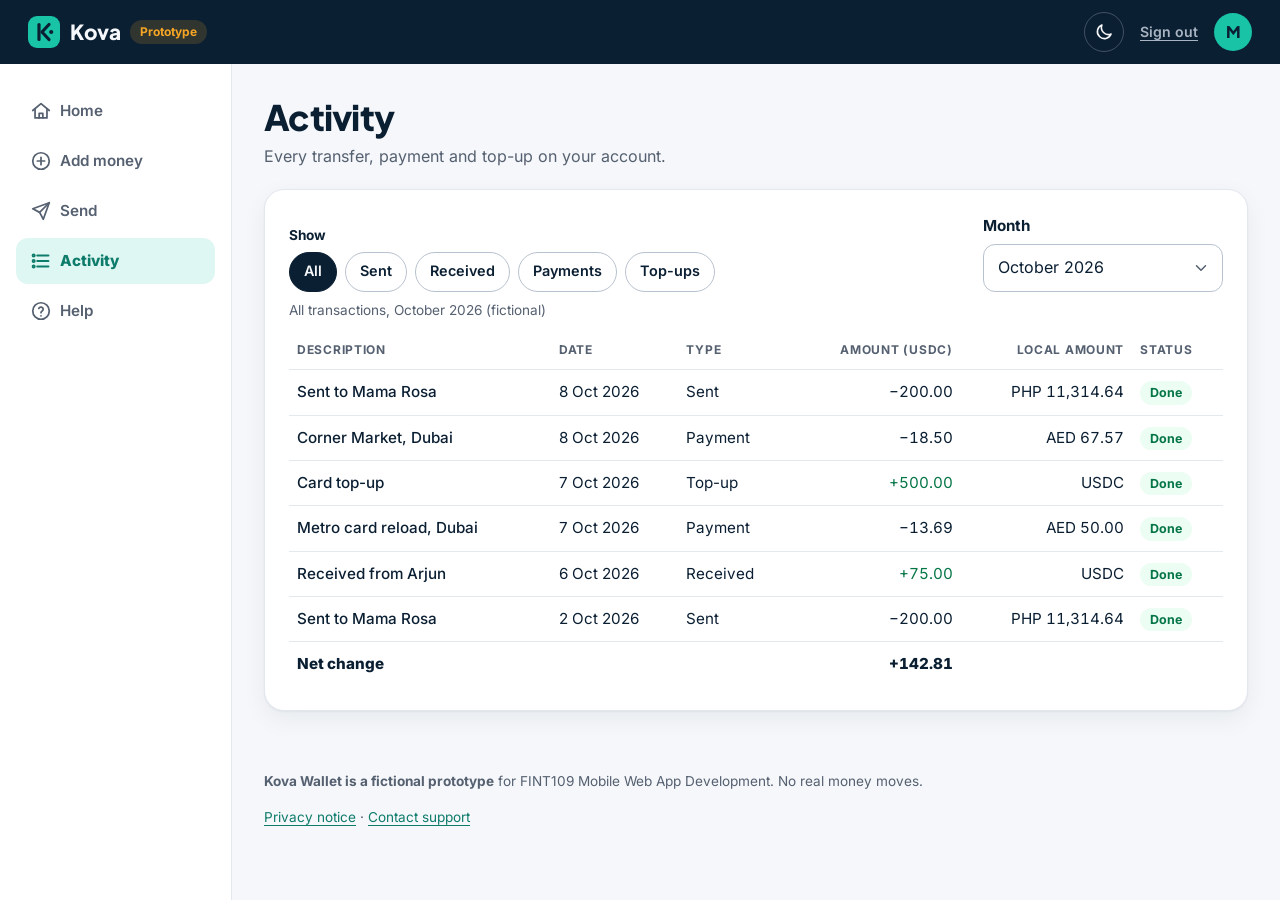
==== activity.html @ 75a291e8 "Add files via upload" ====
<!DOCTYPE html>
<html lang="en">
<head>
  <meta charset="utf-8">
  <meta name="viewport" content="width=device-width, initial-scale=1, viewport-fit=cover">
  <title>Activity | Kova Wallet</title>
  <meta name="description" content="All your Kova Wallet transactions in one table, with filters by type and month.">
  <meta name="author" content="Aleck Joaquin T. Abacan">
  <meta name="theme-color" content="#0B1F33">
  <link rel="icon" href="images/kova-logo.svg" type="image/svg+xml">
  <link rel="stylesheet" href="css/style.css">
  <script src="js/theme.js"></script>
</head>
<body data-page="activity">
  <a class="skip-link" href="#main">Skip to main content</a>

  <div class="app-shell">
    <header class="app-header">
      <a class="brand" href="dashboard.html">
        <img src="images/kova-logo.svg" alt="" width="32" height="32">
        <span>Kova<span class="visually-hidden">, go to your dashboard</span></span>
      </a>
      <p class="prototype-badge">Prototype</p>
      <button class="theme-toggle" type="button" data-theme-toggle aria-pressed="false" title="Dark mode" data-js-only hidden><svg class="icon icon-moon" viewBox="0 0 24 24" aria-hidden="true"><path d="M20.5 14.5A8.5 8.5 0 0 1 9.5 3.5a8.5 8.5 0 1 0 11 11z"/></svg><svg class="icon icon-sun" viewBox="0 0 24 24" aria-hidden="true"><circle cx="12" cy="12" r="4"/><path d="M12 2.5v2M12 19.5v2M4.6 4.6 6 6M18 18l1.4 1.4M2.5 12h2M19.5 12h2M4.6 19.4 6 18M18 6l1.4-1.4"/></svg><span class="visually-hidden">Dark mode</span></button>
      <a class="sign-out" href="index.html" data-sign-out>Sign out</a>
      <span class="avatar" aria-hidden="true">M</span>
    </header>

    <nav class="app-nav" aria-label="App">
      <ul>
        <li><a href="dashboard.html"><svg class="icon" viewBox="0 0 24 24" aria-hidden="true"><path d="M3 11.5 12 4l9 7.5"/><path d="M5.5 10v9.5h13V10"/><path d="M10 19.5v-5h4v5"/></svg><span>Home</span></a></li>
        <li><a href="top-up.html"><svg class="icon" viewBox="0 0 24 24" aria-hidden="true"><circle cx="12" cy="12" r="9"/><path d="M12 8v8M8 12h8"/></svg><span>Add money</span></a></li>
        <li><a href="send.html"><svg class="icon" viewBox="0 0 24 24" aria-hidden="true"><path d="M21 3 10.5 13.5"/><path d="M21 3l-6.5 18-4-7.5L3 9.5 21 3z"/></svg><span>Send</span></a></li>
        <li><a href="activity.html" aria-current="page"><svg class="icon" viewBox="0 0 24 24" aria-hidden="true"><path d="M8 6h12M8 12h12M8 18h12"/><circle cx="4" cy="6" r="1"/><circle cx="4" cy="12" r="1"/><circle cx="4" cy="18" r="1"/></svg><span>Activity</span></a></li>
        <li><a href="help.html"><svg class="icon" viewBox="0 0 24 24" aria-hidden="true"><circle cx="12" cy="12" r="9"/><path d="M9.6 9.2a2.5 2.5 0 0 1 4.8 1c0 1.7-2.4 2.2-2.4 3.6"/><path d="M12 17.2h.01"/></svg><span>Help</span></a></li>
      </ul>
    </nav>

    <main id="main" class="app-main">
      <div class="page-head">
        <h1>Activity</h1>
        <p>Every transfer, payment and top-up on your account.</p>
      </div>

      <section class="panel" aria-labelledby="history-title">
        <h2 id="history-title" class="visually-hidden">Transaction history</h2>
        <form class="filters" id="filters" data-js-only hidden>
          <fieldset class="filter-chips">
            <legend>Show</legend>
            <button type="button" class="chip chip-plain" data-filter="all" aria-pressed="true">All</button>
            <button type="button" class="chip chip-plain" data-filter="sent" aria-pressed="false">Sent</button>
            <button type="button" class="chip chip-plain" data-filter="received" aria-pressed="false">Received</button>
            <button type="button" class="chip chip-plain" data-filter="payment" aria-pressed="false">Payments</button>
            <button type="button" class="chip chip-plain" data-filter="topup" aria-pressed="false">Top-ups</button>
          </fieldset>
          <div class="field">
            <label for="month">Month</label>
            <select class="select" id="month">
              <option value="all">All months</option>
              <option value="2026-10" selected>October 2026</option>
              <option value="2026-09">September 2026</option>
            </select>
          </div>
        </form>

        <p class="visually-hidden" id="results-count" aria-live="polite"></p>

        <div class="table-scroll">
          <table class="data-table stack-table" id="activity-table">
            <caption id="activity-caption">All transactions (fictional)</caption>
            <thead>
              <tr>
                <th scope="col">Description</th>
                <th scope="col">Date</th>
                <th scope="col">Type</th>
                <th scope="col" class="num">Amount (USDC)</th>
                <th scope="col" class="num">Local amount</th>
                <th scope="col">Status</th>
              </tr>
            </thead>
            <tbody id="activity-body">
              <tr data-type="sent" data-month="2026-10">
                <th scope="row">Sent to Mama Rosa</th>
                <td class="col-date"><time datetime="2026-10-08">8 Oct 2026</time></td>
                <td class="col-type">Sent</td>
                <td class="col-amount num">&minus;200.00</td>
                <td class="col-local num">PHP 11,314.64</td>
                <td class="col-status"><span class="status">Done</span></td>
              </tr>
              <tr data-type="payment" data-month="2026-10">
                <th scope="row">Corner Market, Dubai</th>
                <td class="col-date"><time datetime="2026-10-08">8 Oct 2026</time></td>
                <td class="col-type">Payment</td>
                <td class="col-amount num">&minus;18.50</td>
                <td class="col-local num">AED 67.57</td>
                <td class="col-status"><span class="status">Done</span></td>
              </tr>
              <tr data-type="topup" data-month="2026-10">
                <th scope="row">Card top-up</th>
                <td class="col-date"><time datetime="2026-10-07">7 Oct 2026</time></td>
                <td class="col-type">Top-up</td>
                <td class="col-amount num amount-in">+500.00</td>
                <td class="col-local num">USDC</td>
                <td class="col-status"><span class="status">Done</span></td>
              </tr>
              <tr data-type="payment" data-month="2026-10">
                <th scope="row">Metro card reload, Dubai</th>
                <td class="col-date"><time datetime="2026-10-07">7 Oct 2026</time></td>
                <td class="col-type">Payment</td>
                <td class="col-amount num">&minus;13.69</td>
                <td class="col-local num">AED 50.00</td>
                <td class="col-status"><span class="status">Done</span></td>
              </tr>
              <tr data-type="received" data-month="2026-10">
                <th scope="row">Received from Arjun</th>
                <td class="col-date"><time datetime="2026-10-06">6 Oct 2026</time></td>
                <td class="col-type">Received</td>
                <td class="col-amount num amount-in">+75.00</td>
                <td class="col-local num">USDC</td>
                <td class="col-status"><span class="status">Done</span></td>
              </tr>
              <tr data-type="sent" data-month="2026-10">
                <th scope="row">Sent to Mama Rosa</th>
                <td class="col-date"><time datetime="2026-10-02">2 Oct 2026</time></td>
                <td class="col-type">Sent</td>
                <td class="col-amount num">&minus;200.00</td>
                <td class="col-local num">PHP 11,314.64</td>
                <td class="col-status"><span class="status">Done</span></td>
              </tr>
              <tr data-type="topup" data-month="2026-09">
                <th scope="row">Salary top-up</th>
                <td class="col-date"><time datetime="2026-09-30">30 Sep 2026</time></td>
                <td class="col-type">Top-up</td>
                <td class="col-amount num amount-in">+1,000.00</td>
                <td class="col-local num">USDC</td>
                <td class="col-status"><span class="status">Done</span></td>
              </tr>
              <tr data-type="sent" data-month="2026-09">
                <th scope="row">Sent to Mama Rosa</th>
                <td class="col-date"><time datetime="2026-09-24">24 Sep 2026</time></td>
                <td class="col-type">Sent</td>
                <td class="col-amount num">&minus;200.00</td>
                <td class="col-local num">PHP 11,314.64</td>
                <td class="col-status"><span class="status">Done</span></td>
              </tr>
              <tr data-type="payment" data-month="2026-09">
                <th scope="row">Night market, Bangkok</th>
                <td class="col-date"><time datetime="2026-09-18">18 Sep 2026</time></td>
                <td class="col-type">Payment</td>
                <td class="col-amount num">&minus;11.79</td>
                <td class="col-local num">THB 420.00</td>
                <td class="col-status"><span class="status">Done</span></td>
              </tr>
            </tbody>
            <tfoot>
              <tr>
                <th scope="row" colspan="3">Net change</th>
                <td class="num" id="net-total">+931.02</td>
                <td colspan="2"></td>
              </tr>
            </tfoot>
          </table>
        </div>
        <p class="empty-state" id="empty-state" hidden>No transactions match these filters.</p>
      </section>
    </main>

    <footer class="app-footer">
      <p><strong>Kova Wallet is a fictional prototype</strong> for FINT109 Mobile Web App Development. No real money moves.</p>
      <p><a href="help.html#privacy">Privacy notice</a> &middot; <a href="help.html#contact">Contact support</a></p>
    </footer>
  </div>

  <script src="js/app.js"></script>
</body>
</html>
---- css/style.css ----
/* ==========================================================================
   Kova Wallet app: FINT109 final project
   One stylesheet for all seven views. Mobile-first: the base styles are the
   phone layout; media queries at 768px (tablet) and 1100px (desktop) add
   columns and move the app navigation from the bottom to the top to the side.
   ========================================================================== */

/* ---------- 1. Fonts (bundled locally, SIL Open Font License) ---------- */
@font-face {
  font-family: "Inter";
  src: url("../fonts/inter-variable.woff2") format("woff2");
  font-weight: 100 900;
  font-style: normal;
  font-display: swap;
}

@font-face {
  font-family: "Plus Jakarta Sans";
  src: url("../fonts/plus-jakarta-sans-variable.woff2") format("woff2");
  font-weight: 200 800;
  font-style: normal;
  font-display: swap;
}

/* ---------- 2. Design tokens ---------- */
:root {
  --midnight: #0B1F33;
  --midnight-2: #12304D;
  --cloud: #F5F7FA;
  --white: #FFFFFF;
  --slate: #556070;
  --mint: #19C3A6;
  --mint-tint: rgba(25, 195, 166, 0.14);
  --deep-mint: #0E7C6B;
  --amber: #F5A524;
  --line: #E3E8EF;
  --line-strong: #B8C2CE;
  --error: #B42318;
  --error-tint: #FEF3F2;
  --success: #067647;
  --success-tint: #ECFDF3;
  --on-dark: #F5F7FA;
  --on-dark-muted: #A9B4C2;
  --navy: #0B1F33;          /* header, hero, balance card: dark in both themes */
  --on-accent: #0B1F33;     /* text on mint or amber */
  --on-ink: #F5F7FA;        /* text on a --midnight background (inverse chips) */
  --pending: #8A5A00;
  --chevron: url("data:image/svg+xml,%3Csvg xmlns='http://www.w3.org/2000/svg' viewBox='0 0 24 24' fill='none' stroke='%23556070' stroke-width='2' stroke-linecap='round' stroke-linejoin='round'%3E%3Cpath d='m6 9 6 6 6-6'/%3E%3C/svg%3E");
  --font-head: "Plus Jakarta Sans", system-ui, -apple-system, "Segoe UI", Roboto, sans-serif;
  --font-body: "Inter", system-ui, -apple-system, "Segoe UI", Roboto, sans-serif;
  --radius: 20px;
  --radius-sm: 12px;
  --shadow: 0 1px 2px rgba(11, 31, 51, 0.05), 0 8px 24px rgba(11, 31, 51, 0.06);
  --header-h: 64px;
  --tabbar-h: 68px;
  --max: 1160px;
  color-scheme: light;
}

/* Dark theme: follows the device setting, or the switch in the header.
   The same values are set twice: once for the device setting (unless the
   person picked light), once for an explicit choice of dark. */
@media (prefers-color-scheme: dark) {
  :root:not([data-theme="light"]) {
    --midnight: #E6ECF2;
    --cloud: #08121C;
    --white: #101C29;
    --slate: #A1AEBE;
    --deep-mint: #3DD6BC;
    --mint-tint: rgba(25, 195, 166, 0.16);
    --line: #22344A;
    --line-strong: #5E7590;
    --error: #FF8A80;
    --error-tint: rgba(255, 138, 128, 0.1);
    --success: #5EE0A1;
    --success-tint: rgba(94, 224, 161, 0.12);
    --navy: #0F2438;
    --on-ink: #0B1F33;
    --pending: #FDB022;
    --shadow: 0 1px 2px rgba(0, 0, 0, 0.35), 0 8px 24px rgba(0, 0, 0, 0.35);
    --chevron: url("data:image/svg+xml,%3Csvg xmlns='http://www.w3.org/2000/svg' viewBox='0 0 24 24' fill='none' stroke='%23A1AEBE' stroke-width='2' stroke-linecap='round' stroke-linejoin='round'%3E%3Cpath d='m6 9 6 6 6-6'/%3E%3C/svg%3E");
    color-scheme: dark;
  }
}

:root[data-theme="dark"] {
  --midnight: #E6ECF2;
  --cloud: #08121C;
  --white: #101C29;
  --slate: #A1AEBE;
  --deep-mint: #3DD6BC;
  --mint-tint: rgba(25, 195, 166, 0.16);
  --line: #22344A;
  --line-strong: #5E7590;
  --error: #FF8A80;
  --error-tint: rgba(255, 138, 128, 0.1);
  --success: #5EE0A1;
  --success-tint: rgba(94, 224, 161, 0.12);
  --navy: #0F2438;
  --on-ink: #0B1F33;
  --pending: #FDB022;
  --shadow: 0 1px 2px rgba(0, 0, 0, 0.35), 0 8px 24px rgba(0, 0, 0, 0.35);
  --chevron: url("data:image/svg+xml,%3Csvg xmlns='http://www.w3.org/2000/svg' viewBox='0 0 24 24' fill='none' stroke='%23A1AEBE' stroke-width='2' stroke-linecap='round' stroke-linejoin='round'%3E%3Cpath d='m6 9 6 6 6-6'/%3E%3C/svg%3E");
  color-scheme: dark;
}

/* ---------- 3. Base ---------- */
*,
*::before,
*::after {
  box-sizing: border-box;
}

html {
  scroll-behavior: smooth;
  /* Keep focused fields and anchors clear of the sticky header and the phone tab bar */
  scroll-padding-top: calc(var(--header-h) + 16px);
  scroll-padding-bottom: calc(var(--tabbar-h) + 16px);
  -webkit-text-size-adjust: 100%;
}

body {
  margin: 0;
  font-family: var(--font-body);
  font-size: 1rem;
  line-height: 1.55;
  color: var(--midnight);
  background: var(--cloud);
  -webkit-font-smoothing: antialiased;
}

img,
svg {
  display: block;
  max-width: 100%;
}

img {
  height: auto;
}

h1,
h2,
h3 {
  margin: 0;
  font-family: var(--font-head);
  line-height: 1.2;
  letter-spacing: -0.02em;
}

h1 {
  font-size: clamp(1.6rem, 6vw, 2.2rem);
  font-weight: 800;
}

h2 {
  font-size: 1.2rem;
  font-weight: 800;
}

h3 {
  font-size: 1rem;
  font-weight: 700;
}

p {
  margin: 0;
}

a {
  color: var(--deep-mint);
  text-underline-offset: 3px;
}

a:hover {
  color: var(--midnight);
}

:focus-visible {
  outline: 3px solid var(--mint);
  outline-offset: 2px;
  border-radius: 8px;
}

.visually-hidden {
  position: absolute !important;
  width: 1px;
  height: 1px;
  padding: 0;
  margin: -1px;
  overflow: hidden;
  clip: rect(0, 0, 0, 0);
  white-space: nowrap;
  border: 0;
}

.skip-link {
  position: absolute;
  left: 12px;
  top: -60px;
  z-index: 100;
  padding: 10px 16px;
  border-radius: var(--radius-sm);
  background: var(--mint);
  color: var(--on-accent);
  font-weight: 700;
  text-decoration: none;
}

.skip-link:focus {
  top: 12px;
}

.icon {
  width: 22px;
  height: 22px;
  fill: none;
  stroke: currentColor;
  stroke-width: 1.9;
  stroke-linecap: round;
  stroke-linejoin: round;
  flex: none;
}

/* The hidden attribute always wins over component display rules.
   Elements marked data-js-only stay hidden until app.js reveals them. */
[hidden] {
  display: none !important;
}

/* ---------- 4. Buttons and links ---------- */
.btn {
  display: inline-flex;
  align-items: center;
  justify-content: center;
  gap: 8px;
  min-height: 48px;
  padding: 12px 22px;
  border-radius: 999px;
  border: 2px solid transparent;
  font: inherit;
  font-weight: 700;
  line-height: 1.2;
  text-align: center;
  text-decoration: none;
  cursor: pointer;
  transition: transform 0.15s ease, background-color 0.15s ease, box-shadow 0.15s ease;
}

@media (hover: hover) {
  .btn:hover {
    transform: translateY(-1px);
  }

  .quick-actions a:hover {
    transform: translateY(-2px);
  }
}

.btn-primary {
  background: var(--mint);
  color: var(--on-accent);
}

.btn-primary:hover {
  background: #3DD6BC;
  color: var(--on-accent);
}

.btn-dark {
  background: var(--navy);
  color: var(--on-dark);
}

.btn-dark:hover {
  background: var(--midnight-2);
  color: var(--on-dark);
}

.btn-secondary {
  background: var(--white);
  color: var(--midnight);
  box-shadow: inset 0 0 0 1.5px var(--line-strong);
}

.btn-secondary:hover {
  color: var(--midnight);
  box-shadow: inset 0 0 0 1.5px var(--midnight);
}

.btn-ghost-dark {
  color: var(--on-dark);
  box-shadow: inset 0 0 0 1.5px rgba(245, 247, 250, 0.4);
}

.btn-ghost-dark:hover {
  color: var(--on-dark);
  background: rgba(255, 255, 255, 0.08);
}

.btn-block {
  width: 100%;
}

.text-button {
  padding: 0;
  border: 0;
  background: none;
  color: var(--deep-mint);
  font: inherit;
  font-weight: 600;
  text-decoration: underline;
  text-underline-offset: 3px;
  cursor: pointer;
}

/* ---------- 5. Public pages (landing, sign in) ---------- */
.container {
  width: 100%;
  max-width: var(--max);
  margin: 0 auto;
  padding: 0 20px;
}

.site-header {
  position: sticky;
  top: 0;
  z-index: 50;
  background: rgba(11, 31, 51, 0.95);
  backdrop-filter: blur(10px);
  -webkit-backdrop-filter: blur(10px);
}

.site-header .container {
  display: flex;
  align-items: center;
  justify-content: space-between;
  gap: 12px;
  min-height: var(--header-h);
}

.brand {
  display: inline-flex;
  align-items: center;
  gap: 10px;
  color: var(--on-dark);
  text-decoration: none;
  font-family: var(--font-head);
  font-weight: 800;
  font-size: 1.3rem;
  letter-spacing: -0.02em;
}

.brand:hover {
  color: var(--on-dark);
}

.site-nav ul {
  display: flex;
  align-items: center;
  gap: 4px;
  margin: 0;
  padding: 0;
  list-style: none;
}

.site-nav a {
  display: block;
  padding: 8px 10px;
  white-space: nowrap;
  border-radius: 999px;
  color: var(--on-dark-muted);
  font-size: 0.92rem;
  font-weight: 600;
  text-decoration: none;
}

.site-nav a:hover {
  color: var(--on-dark);
}

.site-nav .nav-wide {
  display: none;
}

.site-nav .nav-cta {
  background: var(--mint);
  color: var(--on-accent);
  padding: 8px 16px;
}

.site-nav .nav-cta:hover {
  color: var(--on-accent);
  background: #3DD6BC;
}

.site-nav a[aria-current="page"]:not(.nav-cta) {
  color: var(--on-dark);
}

.hero {
  color: var(--on-dark);
  background:
    radial-gradient(600px circle at 90% 0%, rgba(25, 195, 166, 0.3), transparent 60%),
    radial-gradient(500px circle at 0% 100%, rgba(245, 165, 36, 0.12), transparent 60%),
    var(--navy);
  padding: 48px 0 56px;
}

.hero-inner {
  display: grid;
  gap: 40px;
  align-items: center;
}

.eyebrow {
  margin-bottom: 10px;
  color: var(--deep-mint);
  font-size: 0.8rem;
  font-weight: 700;
  letter-spacing: 0.08em;
  text-transform: uppercase;
}

.hero .eyebrow {
  color: var(--mint);
}

.hero h1 {
  font-size: clamp(2.2rem, 8vw, 3.6rem);
  max-width: 15ch;
}

.hero-lead {
  max-width: 34rem;
  margin-top: 16px;
  color: var(--on-dark-muted);
  font-size: 1.1rem;
}

.hero-actions {
  display: flex;
  flex-wrap: wrap;
  gap: 12px;
  margin-top: 28px;
}

.trust-list {
  display: flex;
  flex-wrap: wrap;
  gap: 8px 20px;
  margin: 24px 0 0;
  padding: 0;
  list-style: none;
  color: var(--on-dark-muted);
  font-size: 0.9rem;
}

.trust-list li {
  display: flex;
  align-items: center;
  gap: 6px;
}

.trust-list .icon {
  width: 18px;
  height: 18px;
  color: var(--mint);
}

.hero-media img {
  width: min(100%, 420px);
  margin: 0 auto;
}

.section {
  padding: 56px 0;
}

.section-white {
  background: var(--white);
  border-top: 1px solid var(--line);
  border-bottom: 1px solid var(--line);
}

.section-head {
  max-width: 40rem;
  margin-bottom: 28px;
}

.section-head h2 {
  font-size: clamp(1.6rem, 5vw, 2.2rem);
}

.section-head p:not(.eyebrow) {
  margin-top: 10px;
  color: var(--slate);
}

.steps-list {
  display: grid;
  gap: 14px;
  margin: 0;
  padding: 0;
  list-style: none;
  counter-reset: step;
}

.steps-list li {
  padding: 20px;
  border-radius: var(--radius-sm);
  background: var(--cloud);
  border: 1px solid var(--line);
  counter-increment: step;
}

.steps-list li::before {
  content: counter(step);
  display: grid;
  place-items: center;
  width: 36px;
  height: 36px;
  margin-bottom: 12px;
  border-radius: 50%;
  background: var(--mint);
  color: var(--on-accent);
  font-family: var(--font-head);
  font-weight: 800;
}

.steps-list p {
  margin-top: 4px;
  color: var(--slate);
  font-size: 0.95rem;
}

.flow-figure {
  margin: 28px 0 0;
  padding: 16px;
  border-radius: var(--radius);
  background: var(--white);
  border: 1px solid var(--line);
}

.flow-figure img {
  width: 100%;
}

.flow-figure figcaption {
  margin-top: 12px;
  color: var(--slate);
  font-size: 0.9rem;
}

.feature-grid {
  display: grid;
  gap: 16px;
}

.feature {
  padding: 24px;
  border-radius: var(--radius);
  background: var(--white);
  border: 1px solid var(--line);
  box-shadow: var(--shadow);
}

.feature .icon {
  width: 44px;
  height: 44px;
  padding: 10px;
  margin-bottom: 14px;
  border-radius: 12px;
  background: var(--mint-tint);
  color: var(--deep-mint);
}

.feature p {
  margin-top: 6px;
  color: var(--slate);
}

.cta-band {
  display: grid;
  gap: 18px;
  padding: 32px 24px;
  border-radius: 24px;
  background:
    radial-gradient(400px circle at 100% 0%, rgba(255, 255, 255, 0.35), transparent 60%),
    var(--mint);
  color: var(--on-accent);
}

.cta-band p {
  margin-top: 6px;
}

.cta-band .btn {
  justify-self: start;
}

.site-footer {
  padding: 32px 0 40px;
  background: var(--navy);
  color: var(--on-dark-muted);
  font-size: 0.9rem;
}

.site-footer .container {
  display: grid;
  gap: 16px;
}

.site-footer a {
  color: var(--on-dark);
}

.footer-links {
  display: flex;
  flex-wrap: wrap;
  gap: 8px 20px;
  margin: 0;
  padding: 0;
  list-style: none;
}

/* Sign in */
.auth-main {
  min-height: calc(100vh - var(--header-h));
  padding: 32px 0 48px;
}

.auth-card {
  max-width: 460px;
  margin: 0 auto;
  padding: 28px 22px;
  border-radius: var(--radius);
  background: var(--white);
  border: 1px solid var(--line);
  box-shadow: var(--shadow);
}

.auth-card > p {
  margin-top: 8px;
  color: var(--slate);
}

.demo-box {
  display: grid;
  gap: 8px;
  margin: 20px 0;
  padding: 14px 16px;
  border-radius: var(--radius-sm);
  background: var(--mint-tint);
  font-size: 0.92rem;
}

.demo-box dl {
  display: grid;
  grid-template-columns: auto 1fr;
  gap: 2px 12px;
  margin: 0;
}

.demo-box dt {
  color: var(--slate);
}

.demo-box dd {
  margin: 0;
  font-weight: 700;
  overflow-wrap: anywhere;
}

/* The error summary on the sign-in card needs space before the first field */
.auth-card .error-summary {
  margin-bottom: 20px;
}

.auth-links {
  display: grid;
  gap: 0;
  margin-top: 20px;
  font-size: 0.95rem;
  text-align: center;
}

/* ---------- 6. App shell (signed-in views) ---------- */
.app-shell {
  display: grid;
  grid-template-columns: minmax(0, 1fr);
  grid-template-areas:
    "header"
    "main"
    "footer";
  min-height: 100vh;
}

.app-header {
  grid-area: header;
  position: sticky;
  top: 0;
  z-index: 30;
  display: flex;
  align-items: center;
  gap: 10px;
  height: var(--header-h);
  padding: 0 16px;
  background: var(--navy);
  color: var(--on-dark);
}

.prototype-badge {
  margin-right: auto;
  padding: 3px 10px;
  border-radius: 999px;
  background: rgba(245, 165, 36, 0.16);
  color: var(--amber);
  font-size: 0.75rem;
  font-weight: 700;
}

.sign-out {
  padding: 8px 6px;
  color: var(--on-dark-muted);
  font-size: 0.88rem;
  font-weight: 600;
  white-space: nowrap;
}

/* Very small phones: keep the logo, hide the word "Kova" visually */
@media (max-width: 359px) {
  .app-header .brand > span {
    position: absolute;
    width: 1px;
    height: 1px;
    overflow: hidden;
    clip: rect(0, 0, 0, 0);
    white-space: nowrap;
  }
}

.sign-out:hover {
  color: var(--on-dark);
}

.avatar {
  display: grid;
  place-items: center;
  flex: none;
  width: 38px;
  height: 38px;
  border-radius: 50%;
  background: var(--mint);
  color: var(--on-accent);
  font-family: var(--font-head);
  font-weight: 800;
}

/* Bottom tab bar on phones */
.app-nav {
  position: fixed;
  left: 0;
  right: 0;
  bottom: 0;
  z-index: 40;
  background: var(--white);
  border-top: 1px solid var(--line);
  padding-bottom: env(safe-area-inset-bottom, 0px);
}

.app-nav ul {
  display: grid;
  grid-auto-flow: column;
  grid-auto-columns: minmax(0, 1fr);
  height: var(--tabbar-h);
  margin: 0;
  padding: 0;
  list-style: none;
}

.app-nav a {
  display: flex;
  flex-direction: column;
  align-items: center;
  justify-content: center;
  gap: 4px;
  height: 100%;
  color: var(--slate);
  font-size: 0.75rem;
  font-weight: 600;
  text-decoration: none;
}

.app-nav a span {
  text-align: center;
  line-height: 1.15;
}

/* Phones: icons line up even when a label wraps to two lines */
@media (max-width: 767px) {
  .app-nav a {
    justify-content: flex-start;
    padding-top: 11px;
  }
}

.app-nav a[aria-current] {
  color: var(--deep-mint);
  font-weight: 800;
}

.app-nav a[aria-current] .icon {
  stroke-width: 2.4;
}

.app-main {
  grid-area: main;
  display: grid;
  grid-template-columns: minmax(0, 1fr);
  align-content: start;
  gap: 16px;
  width: 100%;
  max-width: 1200px;
  padding: 20px 16px;
}

.page-head {
  display: grid;
  gap: 6px;
}

.page-head p {
  color: var(--slate);
}

.app-footer {
  grid-area: footer;
  padding: 8px 16px calc(var(--tabbar-h) + 28px);
  color: var(--slate);
  font-size: 0.85rem;
}

.app-footer p + p {
  margin-top: 4px;
}

.panel {
  min-width: 0;
  padding: 20px;
  border-radius: var(--radius);
  background: var(--white);
  border: 1px solid var(--line);
  box-shadow: var(--shadow);
}

.panel-head {
  display: flex;
  align-items: baseline;
  justify-content: space-between;
  gap: 12px;
  margin-bottom: 14px;
}

.panel-head a {
  font-size: 0.9rem;
  font-weight: 600;
}

/* Progress steps (send, review, done) */
.progress {
  display: flex;
  gap: 8px;
  margin: 0;
  padding: 0;
  list-style: none;
  font-size: 0.85rem;
  font-weight: 600;
  color: var(--slate);
}

.progress li {
  display: flex;
  align-items: center;
  gap: 6px;
}

.progress li + li::before {
  content: "";
  width: 16px;
  height: 1.5px;
  background: var(--line-strong);
}

.progress span {
  display: grid;
  place-items: center;
  width: 24px;
  height: 24px;
  border-radius: 50%;
  border: 1.5px solid var(--line-strong);
  font-size: 0.75rem;
}

.progress [aria-current] {
  color: var(--midnight);
}

.progress [aria-current] span {
  background: var(--midnight);
  border-color: var(--midnight);
  color: var(--on-ink);
}

.progress .done span {
  background: var(--mint);
  border-color: var(--mint);
  color: var(--on-accent);
}

/* ---------- 7. Dashboard ---------- */
.balance-card {
  position: relative;
  overflow: hidden;
  display: flex;
  flex-direction: column;
  gap: 4px;
  padding: 22px 20px;
  border-radius: var(--radius);
  color: var(--on-dark);
  background:
    radial-gradient(360px circle at 100% 0%, rgba(25, 195, 166, 0.45), transparent 60%),
    radial-gradient(300px circle at 0% 100%, rgba(245, 165, 36, 0.18), transparent 60%),
    var(--navy);
}

.balance-top {
  display: flex;
  align-items: center;
  justify-content: space-between;
  gap: 12px;
}

.balance-label {
  color: var(--on-dark-muted);
  font-size: 0.9rem;
}

.balance-toggle {
  display: inline-flex;
  align-items: center;
  gap: 6px;
  min-height: 36px;
  padding: 6px 12px;
  border-radius: 999px;
  border: 0;
  background: rgba(255, 255, 255, 0.1);
  color: var(--on-dark);
  font: inherit;
  font-size: 0.8rem;
  font-weight: 600;
  cursor: pointer;
}

.balance-toggle .icon {
  width: 16px;
  height: 16px;
}

.balance-amount {
  font-family: var(--font-head);
  font-size: clamp(2.2rem, 10vw, 3rem);
  font-weight: 800;
  letter-spacing: -0.03em;
  line-height: 1.1;
}

.balance-amount small {
  font-size: 1rem;
  color: var(--mint);
  letter-spacing: 0;
}

.balance-local {
  margin-bottom: 14px;
  color: var(--on-dark-muted);
}

.balance-card.is-hidden .balance-value {
  filter: blur(9px);
  user-select: none;
}

.balance-foot {
  display: flex;
  flex-wrap: wrap;
  align-items: center;
  justify-content: space-between;
  gap: 10px;
  margin-top: auto;
}

.balance-add {
  display: inline-flex;
  align-items: center;
  gap: 6px;
  min-height: 40px;
  padding: 8px 16px;
  border-radius: 999px;
  background: var(--mint);
  color: var(--on-accent);
  font-size: 0.9rem;
  font-weight: 700;
  text-decoration: none;
}

.balance-add .icon {
  width: 18px;
  height: 18px;
  stroke-width: 2.2;
}

.balance-add:hover {
  background: #3fd3b9;
}

.peg {
  align-self: flex-start;
  padding: 4px 10px;
  border-radius: 999px;
  background: rgba(25, 195, 166, 0.16);
  color: var(--mint);
  font-size: 0.78rem;
  font-weight: 600;
}

.quick-actions {
  display: grid;
  grid-template-columns: repeat(2, minmax(0, 1fr));
  gap: 10px;
  margin: 0;
  padding: 0;
  list-style: none;
}

.quick-actions a {
  display: flex;
  align-items: center;
  gap: 10px;
  min-height: 64px;
  padding: 12px;
  border-radius: var(--radius-sm);
  background: var(--white);
  border: 1px solid var(--line);
  color: var(--midnight);
  font-size: 0.9rem;
  font-weight: 700;
  line-height: 1.25;
  text-decoration: none;
  transition: border-color 0.15s ease, transform 0.15s ease;
}

.quick-actions a:hover {
  border-color: var(--mint);
}

.quick-actions .icon {
  width: 40px;
  height: 40px;
  padding: 9px;
  border-radius: 12px;
  background: var(--mint-tint);
  color: var(--deep-mint);
}

.quick-actions small {
  display: block;
  color: var(--slate);
  font-weight: 500;
  font-size: 0.78rem;
}

.scheduled {
  display: flex;
  align-items: center;
  gap: 14px;
}

.scheduled .icon {
  width: 44px;
  height: 44px;
  padding: 10px;
  border-radius: 12px;
  background: rgba(245, 165, 36, 0.16);
  color: var(--pending);
}

.scheduled p {
  color: var(--slate);
  font-size: 0.9rem;
}

.scheduled b {
  color: var(--midnight);
}

/* Several items under "Coming up" get breathing room and a divider */
.scheduled + .scheduled {
  margin-top: 14px;
  padding-top: 14px;
  border-top: 1px solid var(--line);
}

/* Transaction list (dashboard) */
.tx-list {
  margin: 0;
  padding: 0;
  list-style: none;
}

.tx {
  display: flex;
  align-items: center;
  gap: 12px;
  padding: 10px 0;
  border-bottom: 1px solid var(--line);
}

.tx:last-child {
  border-bottom: 0;
}

.tx-icon {
  display: grid;
  place-items: center;
  flex: none;
  width: 40px;
  height: 40px;
  border-radius: 12px;
  background: var(--mint-tint);
  color: var(--deep-mint);
}

.tx-icon .icon {
  width: 20px;
  height: 20px;
}

.tx-what {
  flex: 1;
  min-width: 0;
}

.tx-what b {
  display: block;
  overflow: hidden;
  text-overflow: ellipsis;
  white-space: nowrap;
}

.tx-what small,
.tx-amount small {
  display: block;
  color: var(--slate);
  font-size: 0.8rem;
  font-weight: 500;
}

.tx-amount {
  flex: none;
  text-align: right;
  font-weight: 700;
  font-variant-numeric: tabular-nums;
}

.amount-in {
  color: var(--success);
}

.badge-new {
  display: inline-block;
  margin-left: 6px;
  padding: 1px 8px;
  border-radius: 999px;
  background: var(--amber);
  color: var(--on-accent);
  font-size: 0.75rem;
  font-weight: 800;
  vertical-align: middle;
}

/* ---------- 8. Tables ---------- */
.data-table {
  width: 100%;
  border-collapse: collapse;
  font-size: 0.95rem;
}

.data-table caption {
  caption-side: top;
  padding-bottom: 10px;
  text-align: left;
  color: var(--slate);
  font-size: 0.85rem;
}

.data-table th,
.data-table td {
  padding: 10px 8px;
  border-bottom: 1px solid var(--line);
  text-align: left;
  vertical-align: top;
}

.data-table thead th {
  color: var(--slate);
  font-size: 0.75rem;
  letter-spacing: 0.06em;
  text-transform: uppercase;
}

.data-table .num {
  text-align: right;
  white-space: nowrap;
  font-variant-numeric: tabular-nums;
}

.data-table thead th.num {
  white-space: normal;
}

.data-table tbody th {
  font-weight: 500;
}

.data-table tfoot th,
.data-table tfoot td {
  border-bottom: 0;
  font-weight: 800;
}

.data-table .row-total th,
.data-table .row-total td {
  border-top: 2px solid var(--midnight);
  font-weight: 800;
}

.compare .kova {
  background: var(--mint-tint);
  font-weight: 700;
}

@media (max-width: 639px) {
  .compare th,
  .compare td {
    padding: 10px 6px;
  }

  .compare thead th {
    letter-spacing: 0.02em;
  }
}

/* Two-column reference tables (privacy notice) become labelled cards on phones */
@media (max-width: 639px) {
  .label-table thead {
    position: absolute;
    width: 1px;
    height: 1px;
    overflow: hidden;
    clip: rect(0, 0, 0, 0);
  }

  .label-table,
  .label-table tbody,
  .label-table tr,
  .label-table th,
  .label-table td {
    display: block;
  }

  .label-table caption {
    display: block;
  }

  .label-table tbody tr {
    padding: 12px 0;
    border-bottom: 1px solid var(--line);
  }

  .label-table tbody th,
  .label-table tbody td {
    padding: 0;
    border: 0;
  }

  .label-table tbody th {
    margin-bottom: 6px;
    font-weight: 700;
  }

  .label-table td,
  .label-table td.num {
    text-align: left;
  }

  .label-table td[data-label] {
    display: grid;
    grid-template-columns: 5.5rem 1fr;
    gap: 8px;
    margin-top: 4px;
  }

  .label-table td[data-label]::before {
    content: attr(data-label);
    color: var(--slate);
    font-size: 0.85rem;
    font-weight: 600;
  }
}

.table-scroll {
  overflow-x: auto;
}

.status {
  display: inline-block;
  padding: 2px 10px;
  border-radius: 999px;
  background: var(--success-tint);
  color: var(--success);
  font-size: 0.78rem;
  font-weight: 700;
}

.status.pending {
  background: rgba(245, 165, 36, 0.16);
  color: var(--pending);
}

/* Activity table becomes stacked cards on phones */
@media (max-width: 639px) {
  .stack-table thead {
    position: absolute;
    width: 1px;
    height: 1px;
    overflow: hidden;
    clip: rect(0, 0, 0, 0);
  }

  .stack-table,
  .stack-table tbody,
  .stack-table tfoot,
  .stack-table tr,
  .stack-table th,
  .stack-table td {
    display: block;
  }

  .stack-table caption {
    display: block;
  }

  .stack-table tbody tr {
    display: grid;
    grid-template-columns: auto 1fr auto;
    align-items: center;
    gap: 4px 8px;
    padding: 12px 0;
    border-bottom: 1px solid var(--line);
  }

  .stack-table tbody th,
  .stack-table tbody td {
    padding: 0;
    border: 0;
  }

  .stack-table tbody th {
    grid-column: 1 / 3;
    font-weight: 700;
  }

  .stack-table td.col-date {
    grid-column: 1;
    grid-row: 2;
    color: var(--slate);
    font-size: 0.85rem;
  }

  .stack-table td.col-type {
    display: none;
  }

  .stack-table td.col-amount {
    grid-column: 3;
    grid-row: 1;
    text-align: right;
    font-weight: 700;
  }

  .stack-table td.col-local {
    grid-column: 3;
    grid-row: 2;
    text-align: right;
    color: var(--slate);
    font-size: 0.85rem;
  }

  .stack-table td.col-status {
    grid-column: 2;
    grid-row: 2;
    justify-self: start;
  }

  .stack-table tfoot tr {
    display: flex;
    justify-content: space-between;
    padding-top: 12px;
  }

  .stack-table tfoot th,
  .stack-table tfoot td {
    padding: 0;
  }

  .stack-table tfoot td:empty {
    display: none;
  }
}

/* ---------- 9. Forms ---------- */
.form {
  display: grid;
  gap: 20px;
}

.form-intro {
  margin-top: 6px;
  margin-bottom: 14px;
  color: var(--slate);
  font-size: 0.92rem;
}

fieldset {
  min-width: 0;
  margin: 0;
  padding: 0;
  border: 0;
}

legend {
  padding: 0;
  margin-bottom: 12px;
  font-family: var(--font-head);
  font-size: 1.05rem;
  font-weight: 800;
}

.fields {
  display: grid;
  gap: 16px;
}

.field {
  display: grid;
  gap: 6px;
}

.field > label,
.field-label {
  font-weight: 700;
  font-size: 0.95rem;
}

.optional {
  color: var(--slate);
  font-weight: 500;
}

.hint {
  color: var(--slate);
  font-size: 0.85rem;
}

.input,
.select {
  width: 100%;
  min-height: 48px;
  padding: 10px 14px;
  border-radius: var(--radius-sm);
  border: 1.5px solid var(--line-strong);
  background: var(--white);
  color: var(--midnight);
  font: inherit;
  font-size: 1rem; /* 16px stops iPhones zooming in on focus */
}

.select {
  appearance: none;
  -webkit-appearance: none;
  padding-right: 40px;
  background-image: var(--chevron);
  background-repeat: no-repeat;
  background-position: right 12px center;
  background-size: 18px;
}

.input:focus,
.select:focus {
  outline: 3px solid transparent;
  border-color: var(--deep-mint);
  box-shadow: 0 0 0 3px rgba(25, 195, 166, 0.3);
}

.input-group {
  display: flex;
  align-items: stretch;
}

.input-group .input {
  border-radius: var(--radius-sm) 0 0 var(--radius-sm);
}

.input-addon {
  display: grid;
  place-items: center;
  padding: 0 14px;
  border: 1.5px solid var(--line-strong);
  border-left: 0;
  border-radius: 0 var(--radius-sm) var(--radius-sm) 0;
  background: var(--cloud);
  color: var(--slate);
  font-weight: 700;
  font-size: 0.9rem;
}

.input-addon-button {
  border-radius: 0 var(--radius-sm) var(--radius-sm) 0;
  border: 1.5px solid var(--line-strong);
  border-left: 0;
  background: var(--cloud);
  color: var(--midnight);
  padding: 0 14px;
  font: inherit;
  font-size: 0.88rem;
  font-weight: 700;
  cursor: pointer;
}

.field.has-error .input,
.field.has-error .select,
.field.has-error .input-addon,
.field.has-error .input-addon-button {
  border-color: var(--error);
}

.field-error {
  display: flex;
  gap: 6px;
  color: var(--error);
  font-size: 0.88rem;
  font-weight: 600;
}

.field-error::before {
  content: "!";
  display: grid;
  place-items: center;
  flex: none;
  width: 18px;
  height: 18px;
  margin-top: 1px;
  border-radius: 50%;
  background: var(--error);
  color: var(--white);
  font-size: 0.75rem;
  font-weight: 800;
}

.field-error[hidden] {
  display: none;
}

.error-summary {
  padding: 16px 18px;
  border-radius: var(--radius-sm);
  border: 2px solid var(--error);
  background: var(--error-tint);
}

.error-summary h2 {
  font-size: 1rem;
  color: var(--error);
}

.error-summary ul {
  margin: 8px 0 0;
  padding-left: 18px;
}

.error-summary li + li {
  margin-top: 6px;
}

.error-summary a {
  color: var(--error);
  font-weight: 600;
}

.error-summary:focus {
  outline: 3px solid var(--error);
  outline-offset: 2px;
}

.row-2 {
  display: grid;
  gap: 16px;
}

/* Choice cards (radio buttons) */
.choices {
  display: grid;
  gap: 10px;
}

.choice {
  position: relative;
  display: block;
  cursor: pointer;
}

.choice input,
.check input {
  position: absolute;
  opacity: 0;
  width: 24px;
  height: 24px;
  margin: 0;
}

.choice-box {
  display: grid;
  grid-template-columns: 22px 1fr auto;
  align-items: center;
  gap: 12px;
  padding: 12px 14px;
  border-radius: var(--radius-sm);
  border: 1.5px solid var(--line-strong);
  background: var(--white);
  transition: border-color 0.15s ease, background-color 0.15s ease;
}

.choice-box::before {
  content: "";
  width: 20px;
  height: 20px;
  border-radius: 50%;
  border: 2px solid var(--line-strong);
  background: var(--white);
}

.choice-box b {
  display: block;
  font-size: 0.95rem;
}

.choice-box small {
  display: block;
  color: var(--slate);
  font-size: 0.82rem;
}

.choice-time {
  color: var(--slate);
  font-size: 0.8rem;
  font-weight: 600;
  text-align: right;
}

/* Fee and speed on the right of a top-up method */
.choice-meta {
  text-align: right;
}

.choice-box .choice-meta b {
  color: var(--deep-mint);
  font-size: 0.85rem;
}

.choice-box .choice-meta small {
  font-size: 0.78rem;
}

.choice input:checked + .choice-box {
  border-color: var(--deep-mint);
  background: rgba(25, 195, 166, 0.07);
}

.choice input:checked + .choice-box::before {
  border-color: var(--deep-mint);
  background: radial-gradient(circle, var(--deep-mint) 0 5px, var(--white) 6px);
}

/* Older Safari (before 15.4) has no :focus-visible, so it falls back to :focus */
.choice input:focus + .choice-box,
.check input:focus + .check-box {
  outline: 3px solid var(--mint);
  outline-offset: 2px;
}

.choice input:focus:not(:focus-visible) + .choice-box,
.check input:focus:not(:focus-visible) + .check-box {
  outline: none;
}

.choice input:focus-visible + .choice-box,
.check input:focus-visible + .check-box {
  outline: 3px solid var(--mint);
  outline-offset: 2px;
}

.has-error .choice-box {
  border-color: var(--error);
}

/* Checkboxes */
.check {
  position: relative;
  display: flex;
  align-items: flex-start;
  gap: 12px;
  cursor: pointer;
}

.check-box {
  flex: none;
  width: 24px;
  height: 24px;
  margin-top: 1px;
  border-radius: 6px;
  border: 2px solid var(--line-strong);
  background: var(--white);
}

.check input:checked + .check-box {
  border-color: var(--deep-mint);
  background:
    url("data:image/svg+xml,%3Csvg xmlns='http://www.w3.org/2000/svg' viewBox='0 0 24 24' fill='none' stroke='%23FFFFFF' stroke-width='3.2' stroke-linecap='round' stroke-linejoin='round'%3E%3Cpath d='m5 12.5 4.5 4.5L19 7.5'/%3E%3C/svg%3E") center / 16px no-repeat,
    var(--deep-mint);
}

.has-error .check-box {
  border-color: var(--error);
}

.check-text {
  font-size: 0.95rem;
  font-weight: 600;
}

.check-text small {
  display: block;
  margin-top: 2px;
  color: var(--slate);
  font-size: 0.85rem;
  font-weight: 400;
}

/* Saved recipients quick-pick */
.quick-pick {
  display: flex;
  flex-wrap: wrap;
  gap: 8px;
}

.chip {
  display: inline-flex;
  align-items: center;
  gap: 8px;
  min-height: 40px;
  padding: 6px 14px 6px 6px;
  border-radius: 999px;
  border: 1.5px solid var(--line-strong);
  background: var(--white);
  color: var(--midnight);
  font: inherit;
  font-size: 0.9rem;
  font-weight: 600;
  cursor: pointer;
}

.chip-plain {
  padding: 6px 14px;
}

.chip .avatar {
  width: 28px;
  height: 28px;
  font-size: 0.8rem;
  background: var(--navy);
  color: var(--mint);
}

.chip[aria-pressed="true"] {
  border-color: var(--midnight);
  background: var(--midnight);
  color: var(--on-ink);
}

.chip[aria-pressed="true"] .avatar {
  background: var(--mint);
  color: var(--on-accent);
}

/* Fee summary */
/* Live "they receive" line under the amount, phones only (the fee panel sits alongside on tablets) */
.receive-line {
  display: flex;
  flex-wrap: wrap;
  align-items: baseline;
  gap: 4px 10px;
  margin: 0;
  padding: 12px 14px;
  border-radius: var(--radius-sm);
  background: var(--mint-tint);
  color: var(--midnight);
  font-size: 0.92rem;
}

.receive-line strong {
  color: var(--deep-mint);
  font-size: 1.05rem;
  font-variant-numeric: tabular-nums;
}

.receive-line a {
  margin-left: auto;
  color: var(--deep-mint);
  font-weight: 600;
  font-size: 0.88rem;
}

@media (min-width: 1100px) {
  .receive-line {
    display: none;
  }
}

.fee-summary {
  padding: 16px;
  border-radius: var(--radius-sm);
  background: var(--cloud);
}

.fee-summary .data-table th,
.fee-summary .data-table td {
  padding: 7px 0;
}

.fee-summary .row-total .num {
  color: var(--deep-mint);
  font-size: 1.15rem;
}

.form-actions {
  display: grid;
  gap: 12px;
}

.privacy-note {
  display: flex;
  gap: 10px;
  color: var(--slate);
  font-size: 0.88rem;
}

.privacy-note .icon {
  width: 20px;
  height: 20px;
  color: var(--deep-mint);
}

/* ---------- 10. Review and confirmation ---------- */
.summary-list {
  margin: 0;
}

.summary-list div {
  display: flex;
  justify-content: space-between;
  gap: 16px;
  padding: 11px 0;
  border-bottom: 1px solid var(--line);
}

.summary-list dt {
  color: var(--slate);
}

.summary-list dd {
  margin: 0;
  font-weight: 600;
  text-align: right;
  overflow-wrap: anywhere;
}

.summary-list .summary-total {
  border-bottom: 0;
  padding-top: 14px;
  font-size: 1.1rem;
}

.summary-list .summary-total dt {
  color: var(--midnight);
  font-weight: 800;
}

.summary-list .summary-total dd {
  color: var(--deep-mint);
  font-weight: 800;
}

.review-actions {
  display: grid;
  gap: 12px;
  margin-top: 20px;
}

.sample-note {
  margin-top: 14px;
  color: var(--slate);
  font-size: 0.85rem;
}

/* Success panel: shown with :target when JavaScript is off, or by app.js */
.done-panel {
  display: none;
  text-align: center;
}

html:not(.js) .done-panel:target,
.done-panel.is-visible {
  display: block;
}

/* Without JavaScript, hide the form or review once the success panel is targeted */
html:not(.js) .app-main:has(.done-panel:target) .send-layout,
html:not(.js) .app-main:has(.done-panel:target) .page-head > p {
  display: none;
}

.done-icon {
  display: grid;
  place-items: center;
  width: 64px;
  height: 64px;
  margin: 0 auto 14px;
  border-radius: 50%;
  background: var(--success-tint);
  color: var(--success);
}

.done-icon .icon {
  width: 32px;
  height: 32px;
  stroke-width: 2.5;
}

.done-icon.is-pending {
  background: rgba(245, 165, 36, 0.16);
  color: var(--pending);
}

/* ---------- Add money: payment instructions ---------- */
.pay-box {
  max-width: 460px;
  margin: 18px auto 0;
  padding: 16px;
  border-radius: var(--radius-sm);
  background: var(--cloud);
  text-align: left;
}

.pay-details {
  display: grid;
  gap: 0;
  margin: 0;
}

.pay-details div {
  display: grid;
  grid-template-columns: 6.5rem 1fr;
  gap: 8px;
  padding: 9px 0;
  border-bottom: 1px solid var(--line);
}

.pay-details div:last-child {
  border-bottom: 0;
}

.pay-details dt {
  color: var(--slate);
  font-size: 0.88rem;
}

.pay-details dd {
  display: flex;
  flex-wrap: wrap;
  align-items: center;
  gap: 6px 10px;
  margin: 0;
  font-weight: 700;
  font-variant-numeric: tabular-nums;
  overflow-wrap: anywhere;
}

.copy-button {
  display: inline-flex;
  align-items: center;
  gap: 4px;
  min-height: 32px;
  padding: 4px 10px;
  border: 1.5px solid var(--line-strong);
  border-radius: 999px;
  background: var(--white);
  color: var(--deep-mint);
  font: inherit;
  font-size: 0.8rem;
  font-weight: 700;
  cursor: pointer;
}

.copy-button .icon {
  width: 15px;
  height: 15px;
}

.copy-button.is-copied {
  border-color: var(--deep-mint);
  background: var(--mint-tint);
}

.qr-image {
  display: block;
  width: 200px;
  height: 200px;
  margin: 0 auto 6px;
  padding: 8px;
  border-radius: var(--radius-sm);
  background: #FFFFFF;
  border: 1px solid var(--line);
}

.pay-steps {
  display: grid;
  gap: 8px;
  margin: 12px 0 0;
  padding-left: 22px;
}

.pay-box .pay-tip {
  margin-top: 12px;
  color: var(--slate);
  font-size: 0.85rem;
}

.cash-label {
  color: var(--slate);
  font-size: 0.85rem;
  text-align: center;
}

.done-panel .cash-label {
  margin-top: 0;
}

.cash-code {
  margin: 4px 0 0;
  font-family: ui-monospace, Menlo, Consolas, monospace;
  font-size: 1.7rem;
  font-weight: 800;
  letter-spacing: 0.08em;
  text-align: center;
  color: var(--midnight);
}

.done-panel .cash-code {
  color: var(--midnight);
}

/* Small summary list under the top-up fee table */
.mini-list {
  display: grid;
  gap: 6px;
  margin: 12px 0 0;
  padding-top: 10px;
  border-top: 1px solid var(--line);
  font-size: 0.9rem;
}

.mini-list div {
  display: flex;
  justify-content: space-between;
  gap: 12px;
}

.mini-list dt {
  color: var(--slate);
}

.mini-list dd {
  margin: 0;
  font-weight: 700;
  font-variant-numeric: tabular-nums;
}

.done-panel p {
  margin-top: 8px;
  color: var(--slate);
}

.reference {
  display: inline-block;
  margin-top: 12px;
  padding: 8px 14px;
  border-radius: var(--radius-sm);
  background: var(--cloud);
  font-family: ui-monospace, Menlo, Consolas, monospace;
  font-weight: 700;
  letter-spacing: 0.04em;
}

.done-actions {
  display: grid;
  gap: 10px;
  margin-top: 22px;
}

/* ---------- 11. Activity filters ---------- */
.filters {
  display: grid;
  gap: 12px;
  margin-bottom: 8px;
}

.filter-chips {
  display: flex;
  flex-wrap: wrap;
  gap: 8px;
  margin: 0;
  padding: 0;
  border: 0;
}

.filter-chips legend {
  font-family: var(--font-body);
  font-size: 0.85rem;
  font-weight: 700;
  margin-bottom: 6px;
}

.empty-state {
  padding: 20px 0;
  color: var(--slate);
  text-align: center;
}

/* ---------- 12. Help and privacy ---------- */
.jump-links {
  display: flex;
  flex-wrap: wrap;
  gap: 8px;
  margin: 0;
  padding: 0;
  list-style: none;
}

.jump-links a {
  display: inline-block;
  padding: 8px 14px;
  border-radius: 999px;
  background: var(--white);
  border: 1px solid var(--line);
  font-weight: 600;
  text-decoration: none;
}

.faq {
  display: grid;
  gap: 10px;
  margin-top: 14px;
}

#privacy h3 {
  margin-top: 22px;
}

.faq details {
  border-radius: var(--radius-sm);
  border: 1px solid var(--line);
  background: var(--white);
}

.faq summary {
  position: relative;
  padding: 14px 52px 14px 16px;
  font-weight: 700;
  cursor: pointer;
  list-style: none;
}

.faq summary::-webkit-details-marker {
  display: none;
}

.faq summary::after {
  content: "+";
  position: absolute;
  right: 16px;
  top: 50%;
  transform: translateY(-50%);
  display: grid;
  place-items: center;
  width: 26px;
  height: 26px;
  border-radius: 50%;
  background: var(--mint-tint);
  color: var(--deep-mint);
  font-size: 1.1rem;
}

.faq details[open] summary::after {
  content: "\2212";
}

.faq details > div {
  padding: 0 16px 16px;
  color: var(--slate);
}

.faq details > div p + p {
  margin-top: 8px;
}

.never-list {
  display: grid;
  gap: 8px;
  margin: 12px 0 0;
  padding: 0;
  list-style: none;
}

.never-list li {
  display: flex;
  gap: 10px;
  align-items: flex-start;
}

.never-list .icon {
  width: 20px;
  height: 20px;
  color: var(--error);
}

.tip-list .icon {
  color: var(--deep-mint);
}

.callout {
  margin-top: 16px;
  padding: 14px 16px;
  border-radius: var(--radius-sm);
  background: rgba(245, 165, 36, 0.12);
  border-left: 4px solid var(--amber);
  font-size: 0.92rem;
}

.contact-card {
  display: grid;
  gap: 12px;
  justify-items: start;
}

.contact-card p {
  color: var(--slate);
}

/* ---------- 13. Tablet (768px and up) ---------- */
/* Phones: cards that sit in these groups stack with the same spacing as the rest of the page */
.dash-grid,
.send-layout,
.help-grid {
  display: grid;
  grid-template-columns: minmax(0, 1fr);
  gap: 16px;
}

@media (min-width: 640px) {
  .row-2 {
    grid-template-columns: 1fr 1fr;
  }

  .quick-actions {
    grid-template-columns: repeat(4, 1fr);
  }

  .quick-actions a {
    flex-direction: column;
    align-items: flex-start;
  }

  .form-actions,
  .review-actions,
  .done-actions {
    grid-template-columns: auto auto;
    justify-content: start;
  }

  .done-actions {
    justify-content: center;
  }

  .steps-list,
  .feature-grid {
    grid-template-columns: repeat(2, 1fr);
  }
}

@media (min-width: 768px) {
  .container {
    padding: 0 32px;
  }

  .site-nav .nav-wide {
    display: block;
  }

  .hero {
    padding: 72px 0 80px;
  }

  .section {
    padding: 80px 0;
  }

  .cta-band {
    grid-template-columns: 1fr auto;
    align-items: center;
    padding: 40px;
  }

  .auth-card {
    padding: 36px 40px;
  }

  /* App navigation moves to a bar under the header */
  .app-shell {
    grid-template-areas:
      "header"
      "nav"
      "main"
      "footer";
  }

  .app-header {
    padding: 0 24px;
  }

  .app-nav {
    grid-area: nav;
    position: sticky;
    top: var(--header-h);
    bottom: auto;
    z-index: 20;
    padding: 8px 24px;
    border-top: 0;
    border-bottom: 1px solid var(--line);
  }

  .app-nav ul {
    display: flex;
    gap: 6px;
    height: auto;
  }

  .app-nav a {
    flex-direction: row;
    gap: 8px;
    padding: 8px 16px;
    border-radius: 999px;
    font-size: 0.95rem;
  }

  .app-nav a:hover {
    background: var(--cloud);
  }

  .app-nav a[aria-current] {
    background: var(--mint-tint);
  }

  html {
    scroll-padding-top: calc(var(--header-h) + 72px);
    scroll-padding-bottom: 16px;
  }

  .app-main {
    gap: 20px;
    padding: 28px 24px;
  }

  .app-footer {
    padding: 0 24px 32px;
  }

  .panel {
    padding: 24px;
  }

  /* Dashboard: two columns, named areas so each card lands in a sensible place */
  .dash-grid {
    display: grid;
    grid-template-columns: repeat(2, minmax(0, 1fr));
    grid-template-areas:
      "balance balance"
      "actions actions"
      "recent recent"
      "rates upcoming";
    gap: 20px;
  }

  .dash-grid > .dash-balance { grid-area: balance; }
  .dash-grid > .dash-rates { grid-area: rates; }
  .dash-grid > .dash-actions { grid-area: actions; }
  .dash-grid > .dash-recent { grid-area: recent; }
  .dash-grid > .dash-upcoming { grid-area: upcoming; }

  /* Send and review: form beside the fee summary */
  .send-layout {
    display: grid;
    grid-template-columns: minmax(0, 1.4fr) minmax(0, 1fr);
    gap: 20px;
    align-items: start;
  }

  .sticky-side {
    position: sticky;
    top: calc(var(--header-h) + 80px);
  }

  /* On tablets the send form keeps one column, so fields stay wide */
  form.send-layout {
    grid-template-columns: minmax(0, 1fr);
  }

  form.send-layout .sticky-side {
    position: static;
  }

  .help-grid {
    display: grid;
    grid-template-columns: repeat(2, minmax(0, 1fr));
    gap: 20px;
    align-items: start;
  }

  .help-grid .span-2 {
    grid-column: 1 / -1;
  }

  .filters {
    grid-template-columns: 1fr 240px;
    align-items: end;
  }
}

/* ---------- 14. Desktop (1100px and up): sidebar navigation ---------- */
@media (min-width: 1100px) {
  .hero-inner {
    grid-template-columns: 1.1fr 0.9fr;
    gap: 56px;
  }

  .steps-list {
    grid-template-columns: repeat(4, 1fr);
  }

  .feature-grid {
    grid-template-columns: repeat(3, 1fr);
  }

  .app-shell {
    grid-template-columns: 232px minmax(0, 1fr);
    grid-template-areas:
      "header header"
      "nav main"
      "nav footer";
    background: linear-gradient(to right, var(--white) 232px, var(--cloud) 232px);
  }

  .app-header {
    padding: 0 28px;
  }

  .app-nav {
    top: var(--header-h);
    align-self: start;
    height: calc(100vh - var(--header-h));
    padding: 24px 16px;
    border-bottom: 0;
    border-right: 1px solid var(--line);
  }

  .app-nav ul {
    flex-direction: column;
    gap: 4px;
  }

  .app-nav a {
    justify-content: flex-start;
    padding: 12px 14px;
    border-radius: var(--radius-sm);
  }

  html {
    scroll-padding-top: calc(var(--header-h) + 16px);
  }

  .app-main {
    padding: 32px;
  }

  .app-footer {
    padding: 0 32px 32px;
  }

  .sticky-side {
    top: calc(var(--header-h) + 24px);
  }

  .dash-grid {
    grid-template-columns: repeat(3, minmax(0, 1fr));
    grid-template-areas:
      "balance balance rates"
      "actions actions actions"
      "recent recent upcoming";
  }

  /* The send form gets its fee panel alongside only when there is room */
  form.send-layout {
    grid-template-columns: minmax(0, 1.4fr) minmax(0, 1fr);
  }

  form.send-layout .sticky-side {
    position: sticky;
  }
}

/* ---------- 14b. Comfortable tap targets ---------- */
/* Standalone links and text buttons get at least a 44px-tall touch area (WCAG 2.5.8 asks for 24px) */
.footer-links a,
.auth-links a,
.panel-head a,
.app-footer a,
.text-button {
  display: inline-flex;
  align-items: center;
  min-height: 44px;
}

.auth-links a {
  justify-content: center;
}

.receive-line a {
  display: inline-flex;
  align-items: center;
  min-height: 32px;
}

.error-summary a {
  padding: 3px 0; /* taller tap area without moving the bullet */
}

/* ---------- 14c. Very narrow screens (folded phones, under 340px) ---------- */
@media (max-width: 339px) {
  .quick-actions {
    grid-template-columns: minmax(0, 1fr);
  }

  .progress {
    flex-wrap: wrap;
    row-gap: 4px;
  }

  .data-table .num {
    white-space: normal;
  }

  .btn {
    padding-left: 16px;
    padding-right: 16px;
    overflow-wrap: anywhere;
    text-align: center;
  }
}

/* ---------- 14d. Notched phones in landscape: keep content clear of the notch ---------- */
@supports (padding: max(0px)) {
  @media (max-width: 767px) {
    .app-header,
    .app-main,
    .app-footer {
      padding-left: max(16px, env(safe-area-inset-left));
      padding-right: max(16px, env(safe-area-inset-right));
    }

    .container {
      padding-left: max(20px, env(safe-area-inset-left));
      padding-right: max(20px, env(safe-area-inset-right));
    }

    .app-nav {
      padding-left: env(safe-area-inset-left);
      padding-right: env(safe-area-inset-right);
    }
  }

  @media (min-width: 768px) and (max-width: 1099px) {
    .app-header,
    .app-main,
    .app-footer,
    .app-nav {
      padding-left: max(24px, env(safe-area-inset-left));
      padding-right: max(24px, env(safe-area-inset-right));
    }

    .container {
      padding-left: max(32px, env(safe-area-inset-left));
      padding-right: max(32px, env(safe-area-inset-right));
    }
  }
}

/* ---------- 14e. Big screens: centre the app content beside the sidebar ---------- */
@media (min-width: 1100px) {
  .app-main,
  .app-footer {
    width: 100%;
    max-width: 1200px;
    margin-left: auto;
    margin-right: auto;
  }
}

/* ---------- 14f. Phones in landscape (short screens) ---------- */
/* The header scrolls away and the tab bar slims down, so more of the page fits */
@media (max-height: 500px) and (orientation: landscape) and (max-width: 1099px) {
  .app-header {
    position: relative;
  }

  html {
    scroll-padding-top: 16px;
  }
}

@media (max-height: 500px) and (orientation: landscape) and (max-width: 767px) {
  :root {
    --tabbar-h: 52px;
  }

  .app-nav a {
    flex-direction: row;
    justify-content: center;
    gap: 6px;
    padding-top: 0;
    font-size: 0.8rem;
  }

  .app-nav .icon {
    width: 20px;
    height: 20px;
  }
}

@media (max-height: 500px) and (orientation: landscape) and (min-width: 768px) and (max-width: 1099px) {
  .app-nav {
    top: 0;
  }

  html {
    scroll-padding-top: 72px;
  }
}

/* Folded phones: the public header keeps the logo and hides the word "Kova" */
@media (max-width: 339px) {
  .demo-box dl {
    grid-template-columns: minmax(0, 1fr);
    row-gap: 0;
  }

  .demo-box dd + dt {
    margin-top: 6px;
  }

  .site-header .brand > span {
    position: absolute;
    width: 1px;
    height: 1px;
    overflow: hidden;
    clip: rect(0, 0, 0, 0);
    white-space: nowrap;
  }
}

/* ---------- 14g. Light and dark mode switch ---------- */
.theme-toggle {
  display: inline-grid;
  place-items: center;
  flex: none;
  width: 40px;
  height: 40px;
  padding: 0;
  border-radius: 50%;
  border: 1.5px solid rgba(255, 255, 255, 0.22);
  background: transparent;
  color: var(--on-dark);
  cursor: pointer;
}

.theme-toggle:hover {
  background: rgba(255, 255, 255, 0.1);
}

.theme-toggle .icon {
  width: 20px;
  height: 20px;
}

.theme-toggle .icon-sun,
[data-theme="dark"] .theme-toggle .icon-moon {
  display: none;
}

[data-theme="dark"] .theme-toggle .icon-sun {
  display: block;
}

.site-nav .theme-toggle {
  margin: 0 2px;
}

/* Soften the white diagram a little in dark mode */
[data-theme="dark"] .flow-figure img {
  filter: brightness(0.9);
  border-radius: 8px;
}

/* Tiny phones: the decorative avatar makes room for the switch */
@media (max-width: 359px) {
  .app-header .avatar {
    display: none;
  }
}

/* ---------- 14h. Larger text settings ---------- */
/* Let the header wrap instead of pushing the page sideways */
.app-header {
  flex-wrap: wrap;
  height: auto;
  min-height: var(--header-h);
  row-gap: 4px;
}

.fee-summary {
  overflow-x: auto;
}

.site-header .container,
.site-nav ul {
  flex-wrap: wrap;
}

.site-nav ul {
  justify-content: flex-end;
}

.progress {
  flex-wrap: wrap;
  row-gap: 4px;
}

.contact-card .btn {
  max-width: 100%;
  overflow-wrap: anywhere;
}

.app-nav a {
  min-width: 0;
}

.app-nav a span {
  overflow-wrap: anywhere;
}

@media (min-width: 768px) and (max-width: 1099px) {
  .app-nav ul {
    overflow-x: auto;
    scrollbar-width: none;
  }
}

/* The date field's calendar button gets a focus ring too */
input[type="date"]::-webkit-calendar-picker-indicator:focus-visible {
  outline: 2px solid var(--deep-mint);
  outline-offset: 2px;
  border-radius: 4px;
}

/* ---------- 14i. Windows high contrast (forced colors) ---------- */
@media (forced-colors: active) {
  .choice-box::before,
  .check-box {
    forced-color-adjust: none;
    border-color: CanvasText;
    background: Canvas;
  }

  .choice input:checked + .choice-box::before {
    border-color: Highlight;
    background: radial-gradient(circle, Highlight 0 5px, Canvas 6px);
  }

  .check input:checked + .check-box {
    border-color: Highlight;
    background: Highlight;
    box-shadow: inset 0 0 0 4px Canvas;
  }

  .choice input:checked + .choice-box,
  .chip[aria-pressed="true"],
  .app-nav a[aria-current] {
    outline: 2px solid Highlight;
    outline-offset: -2px;
  }

  .progress [aria-current] span,
  .status,
  .badge-new,
  .prototype-badge {
    border: 1px solid CanvasText;
  }
}

/* ---------- 15. Reduced motion ---------- */
@media (prefers-reduced-motion: reduce) {
  html {
    scroll-behavior: auto;
  }

  *,
  *::before,
  *::after {
    transition: none !important;
  }
}
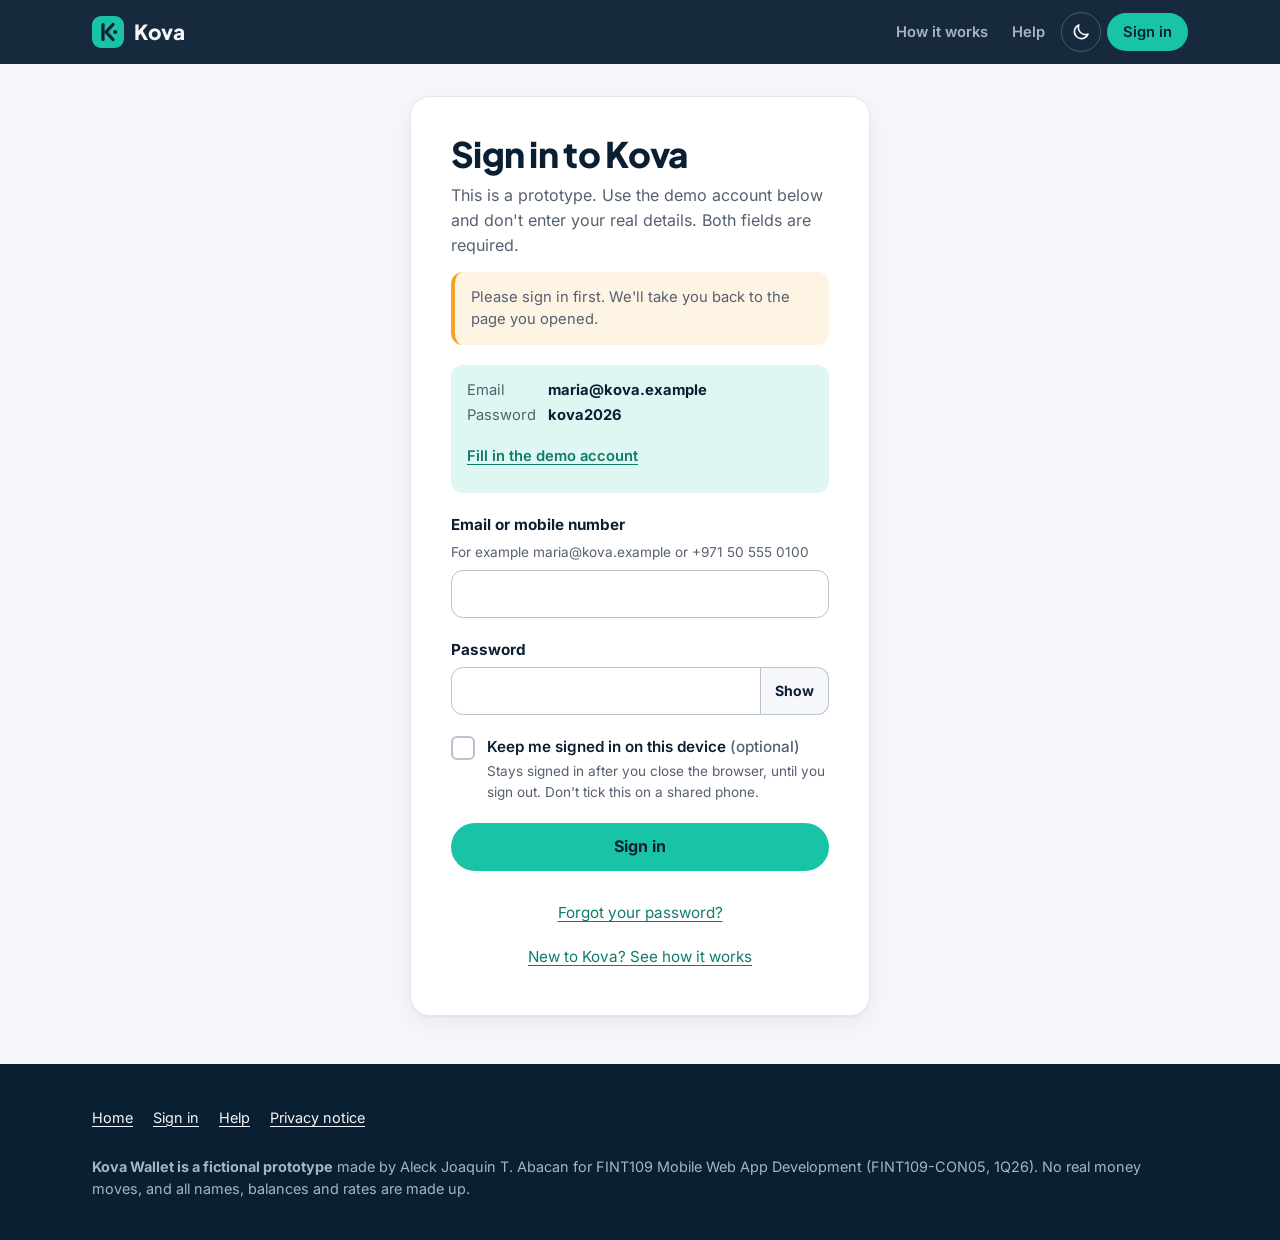
==== commit 5155dd03: "Add files via upload" ====
--- a/activity.html
+++ b/activity.html
@@ -9,6 +9,7 @@
   <meta name="theme-color" content="#0B1F33">
   <link rel="icon" href="images/kova-logo.svg" type="image/svg+xml">
   <link rel="stylesheet" href="css/style.css">
+  <script src="js/guard.js"></script>
   <script src="js/theme.js"></script>
 </head>
 <body data-page="activity">
@@ -64,6 +65,7 @@
         </form>
 
         <p class="visually-hidden" id="results-count" aria-live="polite"></p>
+        <p class="table-hint" data-js-only hidden>Tap a transaction to see its receipt and reference number.</p>
 
         <div class="table-scroll">
           <table class="data-table stack-table" id="activity-table">
@@ -79,15 +81,23 @@
               </tr>
             </thead>
             <tbody id="activity-body">
-              <tr data-type="sent" data-month="2026-10">
+              <tr data-type="sent" data-month="2026-10" data-ref="KV-20261023-3307">
+                <th scope="row">Sent to Mama Rosa</th>
+                <td class="col-date"><time datetime="2026-10-23">23 Oct 2026</time></td>
+                <td class="col-type">Sent</td>
+                <td class="col-amount num">&minus;200.00</td>
+                <td class="col-local num">PHP 11,314.50</td>
+                <td class="col-status"><span class="status pending">Scheduled</span></td>
+              </tr>
+              <tr data-type="sent" data-month="2026-10" data-ref="KV-20261008-5530">
                 <th scope="row">Sent to Mama Rosa</th>
                 <td class="col-date"><time datetime="2026-10-08">8 Oct 2026</time></td>
                 <td class="col-type">Sent</td>
                 <td class="col-amount num">&minus;200.00</td>
-                <td class="col-local num">PHP 11,314.64</td>
-                <td class="col-status"><span class="status">Done</span></td>
-              </tr>
-              <tr data-type="payment" data-month="2026-10">
+                <td class="col-local num">PHP 11,314.50</td>
+                <td class="col-status"><span class="status">Done</span></td>
+              </tr>
+              <tr data-type="payment" data-month="2026-10" data-ref="KVP-20261008-2214">
                 <th scope="row">Corner Market, Dubai</th>
                 <td class="col-date"><time datetime="2026-10-08">8 Oct 2026</time></td>
                 <td class="col-type">Payment</td>
@@ -95,7 +105,7 @@
                 <td class="col-local num">AED 67.57</td>
                 <td class="col-status"><span class="status">Done</span></td>
               </tr>
-              <tr data-type="topup" data-month="2026-10">
+              <tr data-type="topup" data-month="2026-10" data-ref="KVT-261007-318">
                 <th scope="row">Card top-up</th>
                 <td class="col-date"><time datetime="2026-10-07">7 Oct 2026</time></td>
                 <td class="col-type">Top-up</td>
@@ -103,7 +113,7 @@
                 <td class="col-local num">USDC</td>
                 <td class="col-status"><span class="status">Done</span></td>
               </tr>
-              <tr data-type="payment" data-month="2026-10">
+              <tr data-type="payment" data-month="2026-10" data-ref="KVP-20261007-0961">
                 <th scope="row">Metro card reload, Dubai</th>
                 <td class="col-date"><time datetime="2026-10-07">7 Oct 2026</time></td>
                 <td class="col-type">Payment</td>
@@ -111,7 +121,7 @@
                 <td class="col-local num">AED 50.00</td>
                 <td class="col-status"><span class="status">Done</span></td>
               </tr>
-              <tr data-type="received" data-month="2026-10">
+              <tr data-type="received" data-month="2026-10" data-ref="KVR-20261006-7745">
                 <th scope="row">Received from Arjun</th>
                 <td class="col-date"><time datetime="2026-10-06">6 Oct 2026</time></td>
                 <td class="col-type">Received</td>
@@ -119,15 +129,15 @@
                 <td class="col-local num">USDC</td>
                 <td class="col-status"><span class="status">Done</span></td>
               </tr>
-              <tr data-type="sent" data-month="2026-10">
+              <tr data-type="sent" data-month="2026-10" data-ref="KV-20261002-1408">
                 <th scope="row">Sent to Mama Rosa</th>
                 <td class="col-date"><time datetime="2026-10-02">2 Oct 2026</time></td>
                 <td class="col-type">Sent</td>
                 <td class="col-amount num">&minus;200.00</td>
-                <td class="col-local num">PHP 11,314.64</td>
-                <td class="col-status"><span class="status">Done</span></td>
-              </tr>
-              <tr data-type="topup" data-month="2026-09">
+                <td class="col-local num">PHP 11,314.50</td>
+                <td class="col-status"><span class="status">Done</span></td>
+              </tr>
+              <tr data-type="topup" data-month="2026-09" data-ref="KVT-260930-552">
                 <th scope="row">Salary top-up</th>
                 <td class="col-date"><time datetime="2026-09-30">30 Sep 2026</time></td>
                 <td class="col-type">Top-up</td>
@@ -135,15 +145,15 @@
                 <td class="col-local num">USDC</td>
                 <td class="col-status"><span class="status">Done</span></td>
               </tr>
-              <tr data-type="sent" data-month="2026-09">
+              <tr data-type="sent" data-month="2026-09" data-ref="KV-20260924-8862">
                 <th scope="row">Sent to Mama Rosa</th>
                 <td class="col-date"><time datetime="2026-09-24">24 Sep 2026</time></td>
                 <td class="col-type">Sent</td>
                 <td class="col-amount num">&minus;200.00</td>
-                <td class="col-local num">PHP 11,314.64</td>
-                <td class="col-status"><span class="status">Done</span></td>
-              </tr>
-              <tr data-type="payment" data-month="2026-09">
+                <td class="col-local num">PHP 11,314.50</td>
+                <td class="col-status"><span class="status">Done</span></td>
+              </tr>
+              <tr data-type="payment" data-month="2026-09" data-ref="KVP-20260918-4410">
                 <th scope="row">Night market, Bangkok</th>
                 <td class="col-date"><time datetime="2026-09-18">18 Sep 2026</time></td>
                 <td class="col-type">Payment</td>
@@ -155,7 +165,7 @@
             <tfoot>
               <tr>
                 <th scope="row" colspan="3">Net change</th>
-                <td class="num" id="net-total">+931.02</td>
+                <td class="num" id="net-total">+731.02</td>
                 <td colspan="2"></td>
               </tr>
             </tfoot>
@@ -163,6 +173,34 @@
         </div>
         <p class="empty-state" id="empty-state" hidden>No transactions match these filters.</p>
       </section>
+
+      <dialog class="receipt" id="receipt" aria-labelledby="receipt-title">
+        <div class="receipt-head">
+          <div>
+            <p class="receipt-kicker" id="receipt-kicker">Receipt</p>
+            <h2 id="receipt-title" tabindex="-1">Transaction</h2>
+          </div>
+          <button class="icon-button" type="button" id="receipt-close"><svg class="icon" viewBox="0 0 24 24" aria-hidden="true"><path d="M6 6l12 12M18 6 6 18"/></svg><span class="visually-hidden">Close receipt</span></button>
+        </div>
+        <p class="receipt-amount"><span id="receipt-amount"></span> <span class="status" id="receipt-status">Done</span></p>
+        <dl class="summary-list" id="receipt-list"></dl>
+        <div class="receipt-ref">
+          <p class="receipt-ref-label">Reference</p>
+          <p class="receipt-ref-row"><span class="reference" id="receipt-ref">KV-00000000-0000</span> <button class="copy-button" type="button" data-copy="receipt-ref"><svg class="icon" viewBox="0 0 24 24" aria-hidden="true"><rect x="8.5" y="8.5" width="11" height="11" rx="2"/><path d="M15.5 8.5V6a1.5 1.5 0 0 0-1.5-1.5H6A1.5 1.5 0 0 0 4.5 6v8A1.5 1.5 0 0 0 6 15.5h2.5"/></svg><span>Copy</span><span class="visually-hidden"> reference</span></button></p>
+        </div>
+        <div class="receipt-actions">
+          <a class="btn btn-primary" id="receipt-continue" href="top-up.html" hidden>Show the payment details</a>
+          <button class="btn btn-danger-outline" type="button" id="receipt-cancel" aria-controls="receipt-confirm" aria-expanded="false" hidden>Cancel transfer</button>
+        </div>
+        <div class="confirm-box" id="receipt-confirm" hidden>
+          <p id="receipt-confirm-text">Cancel this transfer?</p>
+          <div class="confirm-actions">
+            <button class="btn btn-danger" type="button" id="receipt-confirm-yes">Yes, cancel</button>
+            <button class="btn btn-secondary" type="button" id="receipt-confirm-no">Keep it</button>
+          </div>
+        </div>
+        <p class="sample-note">Fictional receipt. No real money moved.</p>
+      </dialog>
     </main>
 
     <footer class="app-footer">
--- a/css/style.css
+++ b/css/style.css
@@ -45,6 +45,8 @@
   --on-accent: #0B1F33;     /* text on mint or amber */
   --on-ink: #F5F7FA;        /* text on a --midnight background (inverse chips) */
   --pending: #8A5A00;
+  --on-error: #FFFFFF;      /* text on a red button */
+  --muted-tint: rgba(85, 96, 112, 0.14);  /* cancelled items */
   --chevron: url("data:image/svg+xml,%3Csvg xmlns='http://www.w3.org/2000/svg' viewBox='0 0 24 24' fill='none' stroke='%23556070' stroke-width='2' stroke-linecap='round' stroke-linejoin='round'%3E%3Cpath d='m6 9 6 6 6-6'/%3E%3C/svg%3E");
   --font-head: "Plus Jakarta Sans", system-ui, -apple-system, "Segoe UI", Roboto, sans-serif;
   --font-body: "Inter", system-ui, -apple-system, "Segoe UI", Roboto, sans-serif;
@@ -77,6 +79,8 @@
     --navy: #0F2438;
     --on-ink: #0B1F33;
     --pending: #FDB022;
+    --on-error: #0B1F33;
+    --muted-tint: rgba(161, 174, 190, 0.16);
     --shadow: 0 1px 2px rgba(0, 0, 0, 0.35), 0 8px 24px rgba(0, 0, 0, 0.35);
     --chevron: url("data:image/svg+xml,%3Csvg xmlns='http://www.w3.org/2000/svg' viewBox='0 0 24 24' fill='none' stroke='%23A1AEBE' stroke-width='2' stroke-linecap='round' stroke-linejoin='round'%3E%3Cpath d='m6 9 6 6 6-6'/%3E%3C/svg%3E");
     color-scheme: dark;
@@ -99,6 +103,8 @@
   --navy: #0F2438;
   --on-ink: #0B1F33;
   --pending: #FDB022;
+  --on-error: #0B1F33;
+  --muted-tint: rgba(161, 174, 190, 0.16);
   --shadow: 0 1px 2px rgba(0, 0, 0, 0.35), 0 8px 24px rgba(0, 0, 0, 0.35);
   --chevron: url("data:image/svg+xml,%3Csvg xmlns='http://www.w3.org/2000/svg' viewBox='0 0 24 24' fill='none' stroke='%23A1AEBE' stroke-width='2' stroke-linecap='round' stroke-linejoin='round'%3E%3Cpath d='m6 9 6 6 6-6'/%3E%3C/svg%3E");
   color-scheme: dark;
@@ -2287,6 +2293,299 @@
   color: var(--slate);
 }
 
+/* ---------- 12b. Receipts, cancelling and reopening ---------- */
+/* Danger buttons: cancelling a transfer or top-up */
+.btn-danger {
+  background: var(--error);
+  color: var(--on-error);
+}
+
+.btn-danger:hover {
+  background: var(--error);
+  color: var(--on-error);
+  box-shadow: 0 0 0 3px var(--error-tint);
+}
+
+.btn-danger-outline {
+  background: var(--white);
+  color: var(--error);
+  box-shadow: inset 0 0 0 1.5px var(--error);
+}
+
+.btn-danger-outline:hover {
+  color: var(--error);
+  background: var(--error-tint);
+}
+
+.text-danger {
+  color: var(--error);
+}
+
+/* "Are you sure?" box under a cancel button */
+.confirm-box {
+  margin-top: 14px;
+  padding: 14px 16px;
+  border-radius: var(--radius-sm);
+  background: var(--error-tint);
+  border: 1px solid var(--error);
+  text-align: left;
+}
+
+.confirm-box p {
+  margin: 0;
+  font-weight: 600;
+}
+
+.confirm-actions {
+  display: grid;
+  gap: 10px;
+  margin-top: 12px;
+}
+
+@media (min-width: 480px) {
+  .confirm-actions {
+    grid-template-columns: 1fr 1fr;
+  }
+}
+
+/* Cancelled items read as void */
+.status.cancelled {
+  background: var(--muted-tint);
+  color: var(--slate);
+}
+
+.is-cancelled .col-amount,
+.is-cancelled .col-local,
+.tx.is-cancelled .tx-amount > span {
+  color: var(--slate);
+  text-decoration: line-through;
+}
+
+.done-icon.is-cancelled {
+  background: var(--muted-tint);
+  color: var(--slate);
+}
+
+/* Review page with nothing to review */
+.empty-panel {
+  text-align: center;
+}
+
+.empty-panel p {
+  margin-top: 8px;
+  color: var(--slate);
+}
+
+/* Notices: signed out, or a top-up still waiting for payment */
+#sign-in-needed {
+  margin: 14px 0 0;
+}
+
+.pending-note {
+  margin: 0 0 16px;
+}
+
+.pending-note a {
+  font-weight: 700;
+}
+
+/* "Coming up" items open the transfer or the payment details */
+a.scheduled {
+  color: inherit;
+  text-decoration: none;
+  border-radius: var(--radius-sm);
+}
+
+a.scheduled::after {
+  content: "";
+  flex: none;
+  width: 20px;
+  height: 20px;
+  margin-left: auto;
+  background: var(--chevron) center / 20px no-repeat;
+  transform: rotate(-90deg);
+}
+
+@media (hover: hover) {
+  a.scheduled:hover b {
+    text-decoration: underline;
+    text-underline-offset: 3px;
+  }
+}
+
+/* Activity rows open a receipt */
+.table-hint {
+  margin: 0 0 4px;
+  color: var(--slate);
+  font-size: 0.85rem;
+}
+
+.row-open {
+  display: inline-block;
+  min-height: 28px;     /* at least a 24px target, even in the tight table on desktops */
+  padding: 3px 0;
+  border: 0;
+  background: none;
+  color: inherit;
+  font: inherit;
+  font-weight: inherit;
+  text-align: left;
+  text-decoration: underline;
+  text-decoration-color: var(--line-strong);
+  text-underline-offset: 4px;
+  cursor: pointer;
+}
+
+#activity-body tr {
+  cursor: pointer;
+}
+
+@media (hover: hover) {
+  #activity-body tr:hover > * {
+    background: var(--cloud);
+  }
+
+  .row-open:hover {
+    text-decoration-color: currentColor;
+  }
+}
+
+/* The receipt dialog */
+.receipt {
+  width: calc(100% - 32px);
+  max-width: 440px;
+  max-height: calc(100% - 32px);
+  overflow: auto;
+  padding: 20px;
+  border: 1px solid var(--line);
+  border-radius: var(--radius);
+  background: var(--white);
+  color: var(--midnight);
+  box-shadow: var(--shadow);
+}
+
+.receipt::backdrop {
+  background: rgba(8, 18, 28, 0.6);
+}
+
+/* Browsers without showModal (Safari before 15.4) still show it on top */
+.receipt.is-fallback {
+  position: fixed;
+  top: 50%;
+  left: 50%;
+  z-index: 100;
+  margin: 0;
+  transform: translate(-50%, -50%);
+}
+
+.receipt-head {
+  display: flex;
+  align-items: flex-start;
+  justify-content: space-between;
+  gap: 12px;
+}
+
+.receipt-kicker {
+  margin: 0;
+  color: var(--slate);
+  font-size: 0.78rem;
+  font-weight: 700;
+  letter-spacing: 0.06em;
+  text-transform: uppercase;
+}
+
+.receipt h2 {
+  margin: 2px 0 0;
+  font-size: 1.3rem;
+}
+
+.icon-button {
+  display: inline-grid;
+  flex: none;
+  place-items: center;
+  width: 44px;
+  height: 44px;
+  padding: 0;
+  border: 0;
+  border-radius: 50%;
+  background: var(--cloud);
+  color: var(--midnight);
+  cursor: pointer;
+}
+
+.icon-button .icon {
+  width: 20px;
+  height: 20px;
+}
+
+.receipt-amount {
+  display: flex;
+  flex-wrap: wrap;
+  align-items: center;
+  gap: 4px 12px;
+  margin: 12px 0 4px;
+  font-size: 1.5rem;
+  font-weight: 800;
+  font-variant-numeric: tabular-nums;
+}
+
+.receipt .summary-list div {
+  padding: 9px 0;
+}
+
+.receipt-ref {
+  margin-top: 14px;
+  padding: 12px 14px;
+  border-radius: var(--radius-sm);
+  background: var(--cloud);
+}
+
+.receipt-ref-label {
+  margin: 0;
+  color: var(--slate);
+  font-size: 0.8rem;
+  font-weight: 700;
+}
+
+.receipt-ref-row {
+  display: flex;
+  flex-wrap: wrap;
+  align-items: center;
+  justify-content: space-between;
+  gap: 8px 12px;
+  margin: 4px 0 0;
+}
+
+.receipt-ref .reference {
+  margin: 0;
+  padding: 0;
+  background: none;
+  overflow-wrap: anywhere;
+}
+
+.receipt-actions {
+  display: grid;
+  gap: 10px;
+  margin-top: 16px;
+}
+
+.receipt .sample-note {
+  text-align: center;
+}
+
+@media (forced-colors: active) {
+  .receipt,
+  .confirm-box,
+  .status.cancelled {
+    border: 1px solid CanvasText;
+  }
+
+  .btn-danger,
+  .btn-danger-outline {
+    border-color: ButtonText;
+  }
+}
+
 /* ---------- 13. Tablet (768px and up) ---------- */
 /* Phones: cards that sit in these groups stack with the same spacing as the rest of the page */
 .dash-grid,
